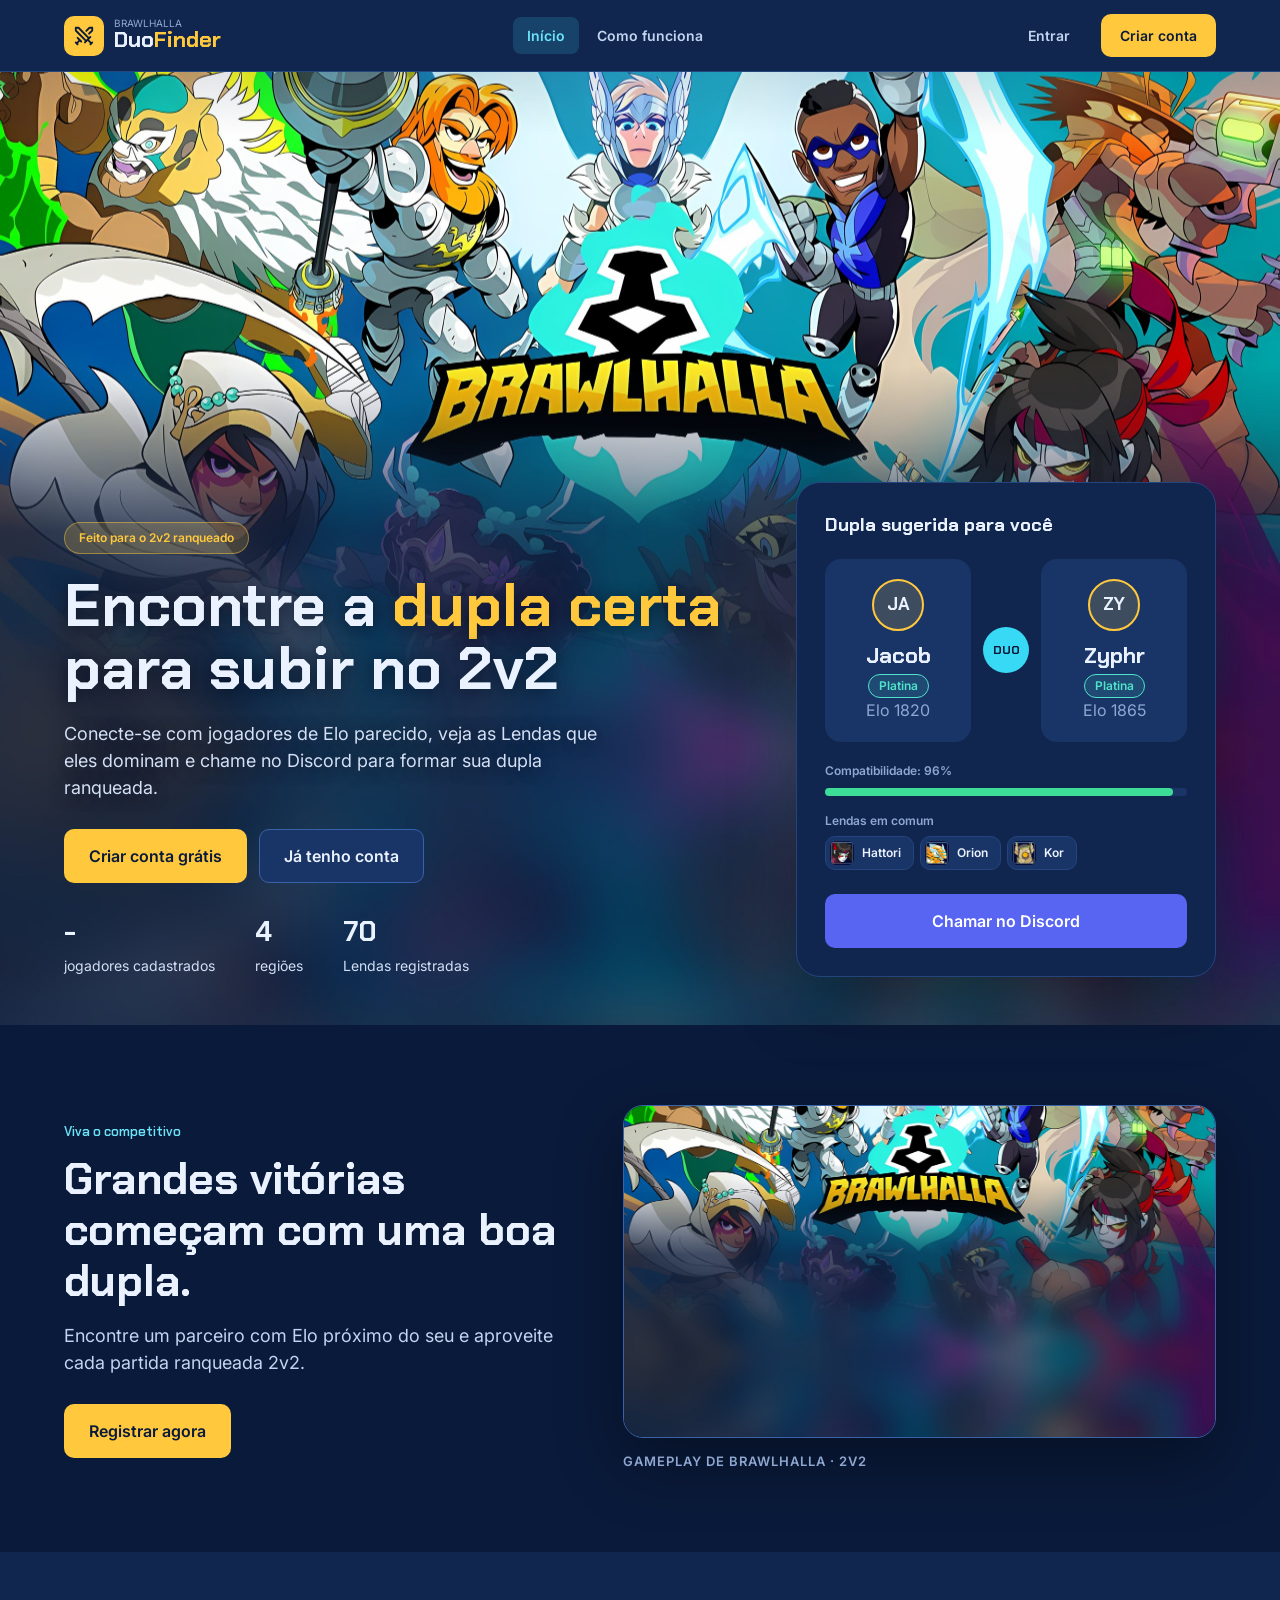
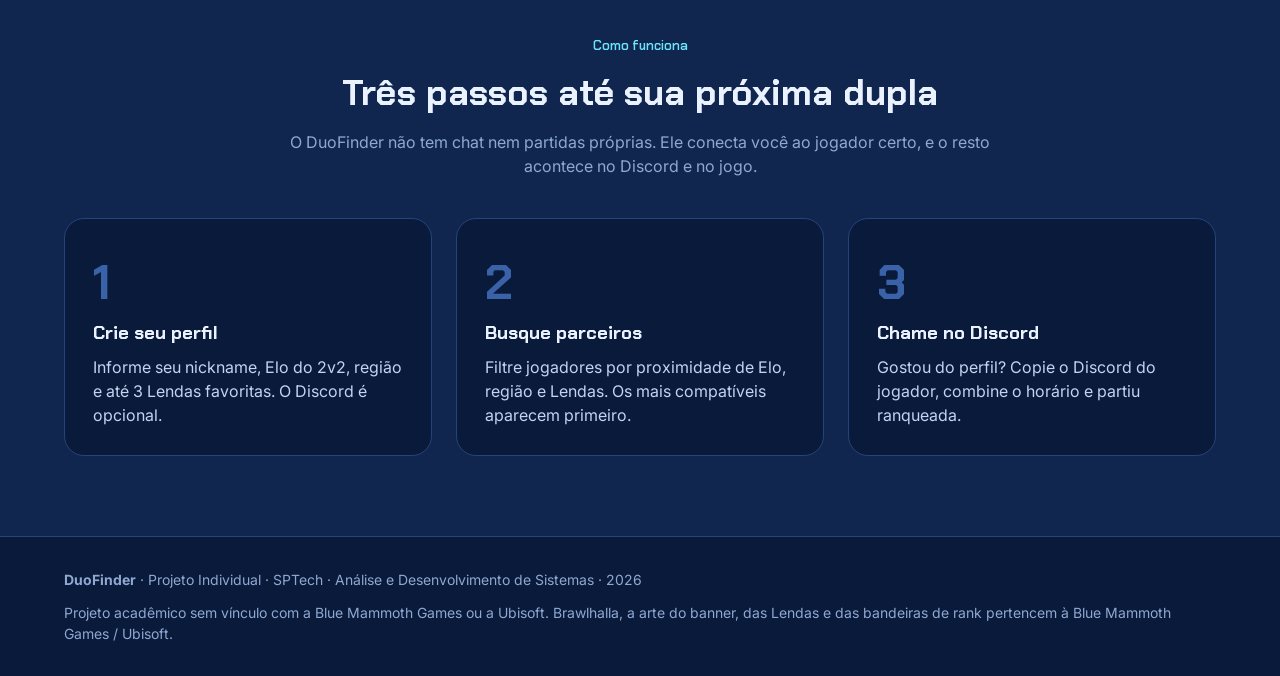
==== DuoFinder/public/index.html @ 956c6218 "feat: Projeto funcionando na API" ====
<!DOCTYPE html>
<html lang="pt-BR">

<head>
    <meta charset="UTF-8">
    <meta name="viewport" content="width=device-width, initial-scale=1.0">
    <title>DuoFinder | Encontre sua dupla no Brawlhalla</title>
    <link rel="icon" href="assets/icon/logo.svg">
    <link rel="preconnect" href="https://fonts.googleapis.com">
    <link rel="stylesheet" href="https://fonts.googleapis.com/css2?family=Chakra+Petch:wght@600;700&family=Inter:wght@400;600;700&display=swap">
    <link rel="stylesheet" href="css/index.css">
</head>

<body>
    <header class="topo">
        <div class="container">
            <a class="logo" href="index.html">
                <span class="logo-icone">
                    <svg class="icone" viewBox="0 0 24 24" stroke="currentColor" stroke-width="2" stroke-linecap="round" stroke-linejoin="round">
                        <polyline points="14.5 17.5 3 6 3 3 6 3 17.5 14.5" /><line x1="13" x2="19" y1="19" y2="13" /><line x1="16" x2="20" y1="16" y2="20" /><line x1="19" x2="21" y1="21" y2="19" />
                        <polyline points="14.5 6.5 18 3 21 3 21 6 17.5 9.5" /><line x1="5" x2="9" y1="14" y2="18" /><line x1="7" x2="4" y1="17" y2="20" /><line x1="3" x2="5" y1="19" y2="21" />
                    </svg>
                </span>
                <span class="logo-texto"><small>BRAWLHALLA</small><b>Duo<em>Finder</em></b></span>
            </a>
            <nav class="menu">
                <a href="index.html" class="ativo">Início</a>
                <a href="#como-funciona">Como funciona</a>
            </nav>
            <div class="acoes-topo" id="acoes_topo">
                <a class="botao botao-simples" href="login.html">Entrar</a>
                <a class="botao botao-principal" href="cadastro.html">Criar conta</a>
            </div>
        </div>
    </header>

    <section class="hero">
        <div class="container">
            <div class="hero-texto">
                <span class="etiqueta">Feito para o 2v2 ranqueado</span>
                <h1>Encontre a <em>dupla certa</em> para subir no 2v2</h1>
                <p>Conecte-se com jogadores de Elo parecido, veja as Lendas que eles dominam e chame no Discord para formar sua dupla ranqueada.</p>
                <div class="botoes-hero" id="botoes_hero">
                    <a class="botao botao-principal botao-grande" href="cadastro.html">Criar conta grátis</a>
                    <a class="botao botao-secundario botao-grande" href="login.html">Já tenho conta</a>
                </div>
                <div class="numeros">
                    <div><b id="b_jogadores">-</b><span>jogadores cadastrados</span></div>
                    <div><b>4</b><span>regiões</span></div>
                    <div><b id="b_lendas">-</b><span>Lendas registradas</span></div>
                </div>
            </div>

            <div class="card-dupla">
                <h3>Dupla sugerida para você</h3>
                <div class="dupla">
                    <div class="dupla-jogador">
                        <div class="avatar">JA</div>
                        <b>Jacob</b>
                        <span class="divisao platina">Platina</span>
                        <p class="texto-apagado">Elo 1820</p>
                    </div>
                    <div class="duo">DUO</div>
                    <div class="dupla-jogador">
                        <div class="avatar">ZY</div>
                        <b>Zyphr</b>
                        <span class="divisao platina">Platina</span>
                        <p class="texto-apagado">Elo 1865</p>
                    </div>
                </div>
                <span class="rotulo">Compatibilidade: 96%</span>
                <div class="barra-compat"><div style="width: 96%;"></div></div>
                <span class="rotulo">Lendas em comum</span>
                <div class="lendas">
                    <span class="lenda"><img class="lenda-foto" src="assets/lendas/hattori.png" alt="Hattori">Hattori</span>
                    <span class="lenda"><img class="lenda-foto" src="assets/lendas/orion.png" alt="Orion">Orion</span>
                    <span class="lenda"><img class="lenda-foto" src="assets/lendas/kor.png" alt="Kor">Kor</span>
                </div>
                <br>
                <div id="div_botao_dupla">
                    <a class="botao botao-discord botao-grande botao-inteiro" href="cadastro.html">Chamar no Discord</a>
                </div>
            </div>
        </div>
    </section>

    <section class="secao secao-video">
        <div class="container">
            <div class="video-texto">
                <span class="sobretitulo">Viva o competitivo</span>
                <h2>Grandes vitórias começam com uma boa dupla.</h2>
                <p>Encontre um parceiro com Elo próximo do seu e aproveite cada partida ranqueada 2v2.</p>
                <div id="div_botao_video">
                    <a class="botao botao-principal botao-grande" href="cadastro.html">Registrar agora</a>
                </div>
            </div>

            <div class="video">
                <!-- autoplay: começa sozinho | muted: sem som (o navegador só deixa começar sozinho se estiver mudo) | loop: repete | sem "controls": não aparece botão nenhum -->
                <div class="video-moldura">
                    <video src="assets/videos/gameplay-2v2.mp4" poster="assets/imgs/banner-brawlhalla-home.jpg" autoplay muted loop playsinline></video>
                </div>
                <p class="legenda-video">Gameplay de Brawlhalla · 2v2</p>
            </div>
        </div>
    </section>

    <section class="secao secao-clara" id="como-funciona">
        <div class="container">
            <div class="titulo-secao">
                <span class="sobretitulo">Como funciona</span>
                <h2>Três passos até sua próxima dupla</h2>
                <p class="texto-apagado">O DuoFinder não tem chat nem partidas próprias. Ele conecta você ao jogador certo, e o resto acontece no Discord e no jogo.</p>
            </div>
            <div class="passos">
                <div class="passo">
                    <span class="numero">1</span>
                    <h3>Crie seu perfil</h3>
                    <p>Informe seu nickname, Elo do 2v2, região e até 3 Lendas favoritas. O Discord é opcional.</p>
                </div>
                <div class="passo">
                    <span class="numero">2</span>
                    <h3>Busque parceiros</h3>
                    <p>Filtre jogadores por proximidade de Elo, região e Lendas. Os mais compatíveis aparecem primeiro.</p>
                </div>
                <div class="passo">
                    <span class="numero">3</span>
                    <h3>Chame no Discord</h3>
                    <p>Gostou do perfil? Copie o Discord do jogador, combine o horário e partiu ranqueada.</p>
                </div>
            </div>
        </div>
    </section>

    <footer class="rodape">
        <div class="container">
            <b>DuoFinder</b> · Projeto Individual · SPTech · Análise e Desenvolvimento de Sistemas · 2026
            <p>Projeto acadêmico sem vínculo com a Blue Mammoth Games ou a Ubisoft. Brawlhalla, a arte do banner, das Lendas e das bandeiras de rank pertencem à Blue Mammoth Games / Ubisoft.</p>
        </div>
    </footer>

    <script src="js/lendas.js"></script>

    <script>
        b_lendas.innerHTML = todasLendas.length;

        // O id 0 não existe no banco, então a lista volta com todos os jogadores
        fetch('/usuarios/listar/0').then(function (resposta) {
            if (resposta.ok) {
                resposta.json().then(function (lista) {
                    b_jogadores.innerHTML = lista.length;
                });
            }
        });

        // Se a pessoa já fez login, troca os botões de "Entrar" e "Criar conta"
        if (localStorage.NICK_USUARIO != undefined) {
            acoes_topo.innerHTML = `
                <span class="usuario-logado">${localStorage.NICK_USUARIO}</span>
                <a class="botao botao-principal" href="buscar.html">Buscar dupla</a>
                <button class="botao botao-simples" onclick="sair()">Sair</button>
            `;

            botoes_hero.innerHTML = `
                <a class="botao botao-principal botao-grande" href="buscar.html">Buscar minha dupla</a>
                <a class="botao botao-secundario botao-grande" href="meu-perfil.html">Meu perfil</a>
            `;

            div_botao_video.innerHTML = `<a class="botao botao-principal botao-grande" href="buscar.html">Encontrar meu duo</a>`;

            // A dupla do card é só um exemplo, então quem está logado vai para a busca
            div_botao_dupla.innerHTML = `<a class="botao botao-discord botao-grande botao-inteiro" href="buscar.html">Encontrar minha dupla</a>`;
        }

        function sair() {
            localStorage.clear();
            window.location = 'index.html';
        }
    </script>
</body>

</html>
---- DuoFinder/public/css/index.css ----
* {
    box-sizing: border-box;
}

body {
    margin: 0;
    background-color: #0A1A3A;
    color: #EAF2FF;
    font-family: 'Inter', Arial, sans-serif;
    font-size: 16px;
    line-height: 1.5;
}

h1, h2, h3 {
    margin: 0;
    font-family: 'Chakra Petch', Arial, sans-serif;
}

p {
    margin: 0;
}

a {
    color: #6BE3F8;
    text-decoration: none;
}

a:hover {
    text-decoration: underline;
}

.container {
    max-width: 1200px;
    margin: 0 auto;
    padding: 0 24px;
}

.texto-apagado {
    color: #8EA8D2;
}

.sobretitulo {
    font-family: 'Chakra Petch', Arial, sans-serif;
    font-size: 13px;
    font-weight: 600;
    color: #6BE3F8;
}

.topo {
    position: sticky;
    top: 0;
    z-index: 10;
    background-color: #11264F;
    border-bottom: 1px solid #24447E;
}

.topo .container {
    display: flex;
    flex-wrap: wrap;
    align-items: center;
    justify-content: space-between;
    gap: 16px;
    padding-top: 14px;
    padding-bottom: 14px;
}

.logo {
    display: flex;
    align-items: center;
    gap: 10px;
    color: #EAF2FF;
}

.logo:hover {
    text-decoration: none;
}

.icone {
    width: 22px;
    height: 22px;
    fill: none;
}

.logo-icone {
    width: 40px;
    height: 40px;
    border-radius: 10px;
    background-color: #FFC83D;
    color: #0A1A3A;
    display: flex;
    align-items: center;
    justify-content: center;
    transition: transform 0.2s;
}

.logo:hover .logo-icone {
    transform: rotate(-8deg);
}

.logo-texto small {
    display: block;
    font-size: 10px;
    color: #8EA8D2;
    line-height: 1;
}

.logo-texto b {
    font-family: 'Chakra Petch', Arial, sans-serif;
    font-size: 22px;
    line-height: 1.1;
}

.logo-texto em {
    font-style: normal;
    color: #FFC83D;
}

.menu {
    display: flex;
    flex-wrap: wrap;
    gap: 4px;
}

.menu a {
    padding: 8px 14px;
    border-radius: 8px;
    color: #C2D4F0;
    font-size: 14px;
    font-weight: 600;
    transition: background-color 0.2s, color 0.2s;
}

.menu a:hover {
    background-color: #193466;
    color: #EAF2FF;
    text-decoration: none;
}

.menu a.ativo {
    background-color: rgba(56, 217, 245, 0.16);
    color: #6BE3F8;
}

.acoes-topo {
    display: flex;
    align-items: center;
    gap: 12px;
}

.usuario-logado {
    font-size: 14px;
    font-weight: 600;
    color: #C2D4F0;
}

.botao {
    display: inline-block;
    padding: 10px 18px;
    border: 1px solid transparent;
    border-radius: 10px;
    font-family: 'Inter', Arial, sans-serif;
    font-size: 14px;
    font-weight: 600;
    text-align: center;
    cursor: pointer;
    transition: all 0.2s;
}

.botao:hover {
    transform: translateY(-2px);
    text-decoration: none;
}

.botao:active {
    transform: scale(0.97);
}

.botao-principal {
    background-color: #FFC83D;
    color: #0A1A3A;
}

.botao-principal:hover {
    background-color: #FFD466;
    box-shadow: 0 8px 20px rgba(255, 200, 61, 0.3);
}

.botao-secundario {
    background-color: #193466;
    color: #EAF2FF;
    border-color: #3A62A8;
}

.botao-secundario:hover {
    border-color: #38D9F5;
    background-color: #21407A;
}

.botao-simples {
    background-color: transparent;
    color: #C2D4F0;
}

.botao-simples:hover {
    background-color: #193466;
    color: #EAF2FF;
}

.botao-discord {
    background-color: #5865F2;
    color: #FFFFFF;
}

.botao-discord:hover {
    background-color: #6D78F5;
    box-shadow: 0 8px 20px rgba(88, 101, 242, 0.35);
}

.botao-grande {
    padding: 14px 24px;
    font-size: 16px;
}

.botao-inteiro {
    width: 100%;
}

.botao:disabled {
    opacity: 0.5;
    cursor: not-allowed;
    transform: none;
    box-shadow: none;
}

.avatar {
    width: 52px;
    height: 52px;
    border: 2px solid #FFC83D;
    border-radius: 50%;
    background-color: rgba(255, 200, 61, 0.16);
    font-family: 'Chakra Petch', Arial, sans-serif;
    font-weight: 700;
    font-size: 18px;
    display: flex;
    align-items: center;
    justify-content: center;
    flex-shrink: 0;
}

.divisao {
    display: inline-block;
    padding: 2px 10px;
    border: 1px solid;
    border-radius: 20px;
    color: #4FE3C9;
    background-color: rgba(79, 227, 201, 0.12);
    font-size: 12px;
    font-weight: 600;
}

.lenda {
    display: inline-flex;
    align-items: center;
    gap: 8px;
    padding: 4px 12px 4px 4px;
    border: 1px solid #24447E;
    border-radius: 10px;
    background-color: #193466;
    font-size: 12px;
    font-weight: 600;
}

.lenda-foto {
    width: 24px;
    height: 24px;
    border-radius: 6px;
    object-fit: cover;
    background-color: #0D2047;
}

.rotulo {
    display: block;
    font-size: 12px;
    font-weight: 600;
    color: #8EA8D2;
}

.lendas {
    display: flex;
    flex-wrap: wrap;
    gap: 6px;
    margin-top: 6px;
}

.hero {
    background-color: #1E314F;
    background-image: url('../assets/imgs/banner-brawlhalla-home.jpg');
    background-repeat: no-repeat;
    background-position: center -3vw;
    background-size: 100% auto;
    padding-top: 32%;
    padding-bottom: 48px;
}

.hero .container {
    display: flex;
    align-items: flex-end;
    gap: 48px;
}

.hero-texto {
    flex: 1;
}

.hero-texto h1 {
    font-size: 60px;
    line-height: 1.05;
    margin: 20px 0;
    text-shadow: 0 2px 16px rgba(4, 10, 26, 0.6);
}

.hero-texto h1 em {
    font-style: normal;
    color: #FFC83D;
}

.hero-texto p {
    max-width: 540px;
    font-size: 18px;
    color: #D3E0F5;
    text-shadow: 0 2px 16px rgba(4, 10, 26, 0.6);
}

.etiqueta {
    display: inline-block;
    padding: 6px 14px;
    border: 1px solid rgba(255, 200, 61, 0.45);
    border-radius: 20px;
    background-color: rgba(255, 200, 61, 0.18);
    color: #FFC83D;
    font-size: 12px;
    font-weight: 600;
}

.botoes-hero {
    display: flex;
    flex-wrap: wrap;
    gap: 12px;
    margin: 28px 0;
}

.numeros {
    display: flex;
    gap: 40px;
}

.numeros b {
    display: block;
    font-family: 'Chakra Petch', Arial, sans-serif;
    font-size: 28px;
}

.numeros span {
    font-size: 14px;
    color: #D3E0F5;
}

.card-dupla {
    width: 420px;
    padding: 28px;
    border: 1px solid #24447E;
    border-radius: 24px;
    background-color: #11264F;
    box-shadow: 0 24px 64px rgba(0, 0, 0, 0.35);
    transition: transform 0.2s;
}

.card-dupla:hover {
    transform: translateY(-4px);
}

.dupla {
    display: flex;
    align-items: center;
    gap: 12px;
    margin: 20px 0;
}

.dupla-jogador {
    flex: 1;
    padding: 20px 12px;
    border-radius: 16px;
    background-color: #193466;
    text-align: center;
}

.dupla-jogador .avatar {
    margin: 0 auto 8px;
}

.dupla-jogador b {
    display: block;
    font-family: 'Chakra Petch', Arial, sans-serif;
    font-size: 22px;
}

.duo {
    width: 46px;
    height: 46px;
    border-radius: 50%;
    background-color: #38D9F5;
    color: #0A1A3A;
    font-family: 'Chakra Petch', Arial, sans-serif;
    font-size: 12px;
    font-weight: 700;
    display: flex;
    align-items: center;
    justify-content: center;
}

.barra-compat {
    height: 8px;
    margin: 8px 0 16px;
    border-radius: 4px;
    background-color: #193466;
}

.barra-compat div {
    height: 8px;
    border-radius: 4px;
    background-color: #3DDC97;
}

.secao {
    padding: 80px 0;
}

.secao-clara {
    background-color: #11264F;
}

.titulo-secao {
    max-width: 700px;
    margin: 0 auto 40px;
    text-align: center;
}

.titulo-secao h2 {
    font-size: 36px;
    margin: 10px 0;
}

.passos {
    display: flex;
    gap: 24px;
}

.passo {
    flex: 1;
    padding: 28px;
    border: 1px solid #24447E;
    border-radius: 20px;
    background-color: #0A1A3A;
    transition: transform 0.2s, border-color 0.2s;
}

.passo:hover {
    transform: translateY(-6px);
    border-color: #38D9F5;
}

.passo .numero {
    font-family: 'Chakra Petch', Arial, sans-serif;
    font-size: 48px;
    font-weight: 700;
    color: #3A62A8;
}

.passo h3 {
    margin-bottom: 8px;
}

.passo p {
    color: #C2D4F0;
}

.secao-video .container {
    display: flex;
    align-items: center;
    gap: 64px;
}

.video-texto {
    flex: 1;
}

.video-texto h2 {
    font-size: 44px;
    line-height: 1.15;
    margin: 12px 0 16px;
}

.video-texto p {
    margin-bottom: 28px;
    font-size: 18px;
    color: #C2D4F0;
}

.video {
    flex: 1.2;
}

.video-moldura {
    aspect-ratio: 16 / 9;
    overflow: hidden;
    border: 1px solid #3A62A8;
    border-radius: 20px;
    background-color: #071330;
    box-shadow: 0 24px 64px rgba(0, 0, 0, 0.35);
}

.video-moldura video {
    display: block;
    width: 100%;
    height: 100%;
    object-fit: cover;
    pointer-events: none;
}

.legenda-video {
    margin-top: 14px;
    font-size: 13px;
    font-weight: 600;
    letter-spacing: 1px;
    text-transform: uppercase;
    color: #8EA8D2;
}

.rodape {
    padding: 32px 0;
    border-top: 1px solid #24447E;
    font-size: 14px;
    color: #8EA8D2;
}

.rodape p {
    margin-top: 12px;
}

@media (max-width: 900px) {
    .hero .container,
    .secao-video .container,
    .passos {
        flex-direction: column;
        align-items: stretch;
    }

    .card-dupla {
        width: 100%;
        position: static;
    }

    .hero-texto h1 {
        font-size: 40px;
    }

    .video-texto h2 {
        font-size: 32px;
    }
}

@media (max-width: 600px) {
    .numeros {
        gap: 24px;
        flex-wrap: wrap;
    }

    .dupla {
        flex-direction: column;
    }

    .dupla-jogador {
        width: 100%;
    }
}
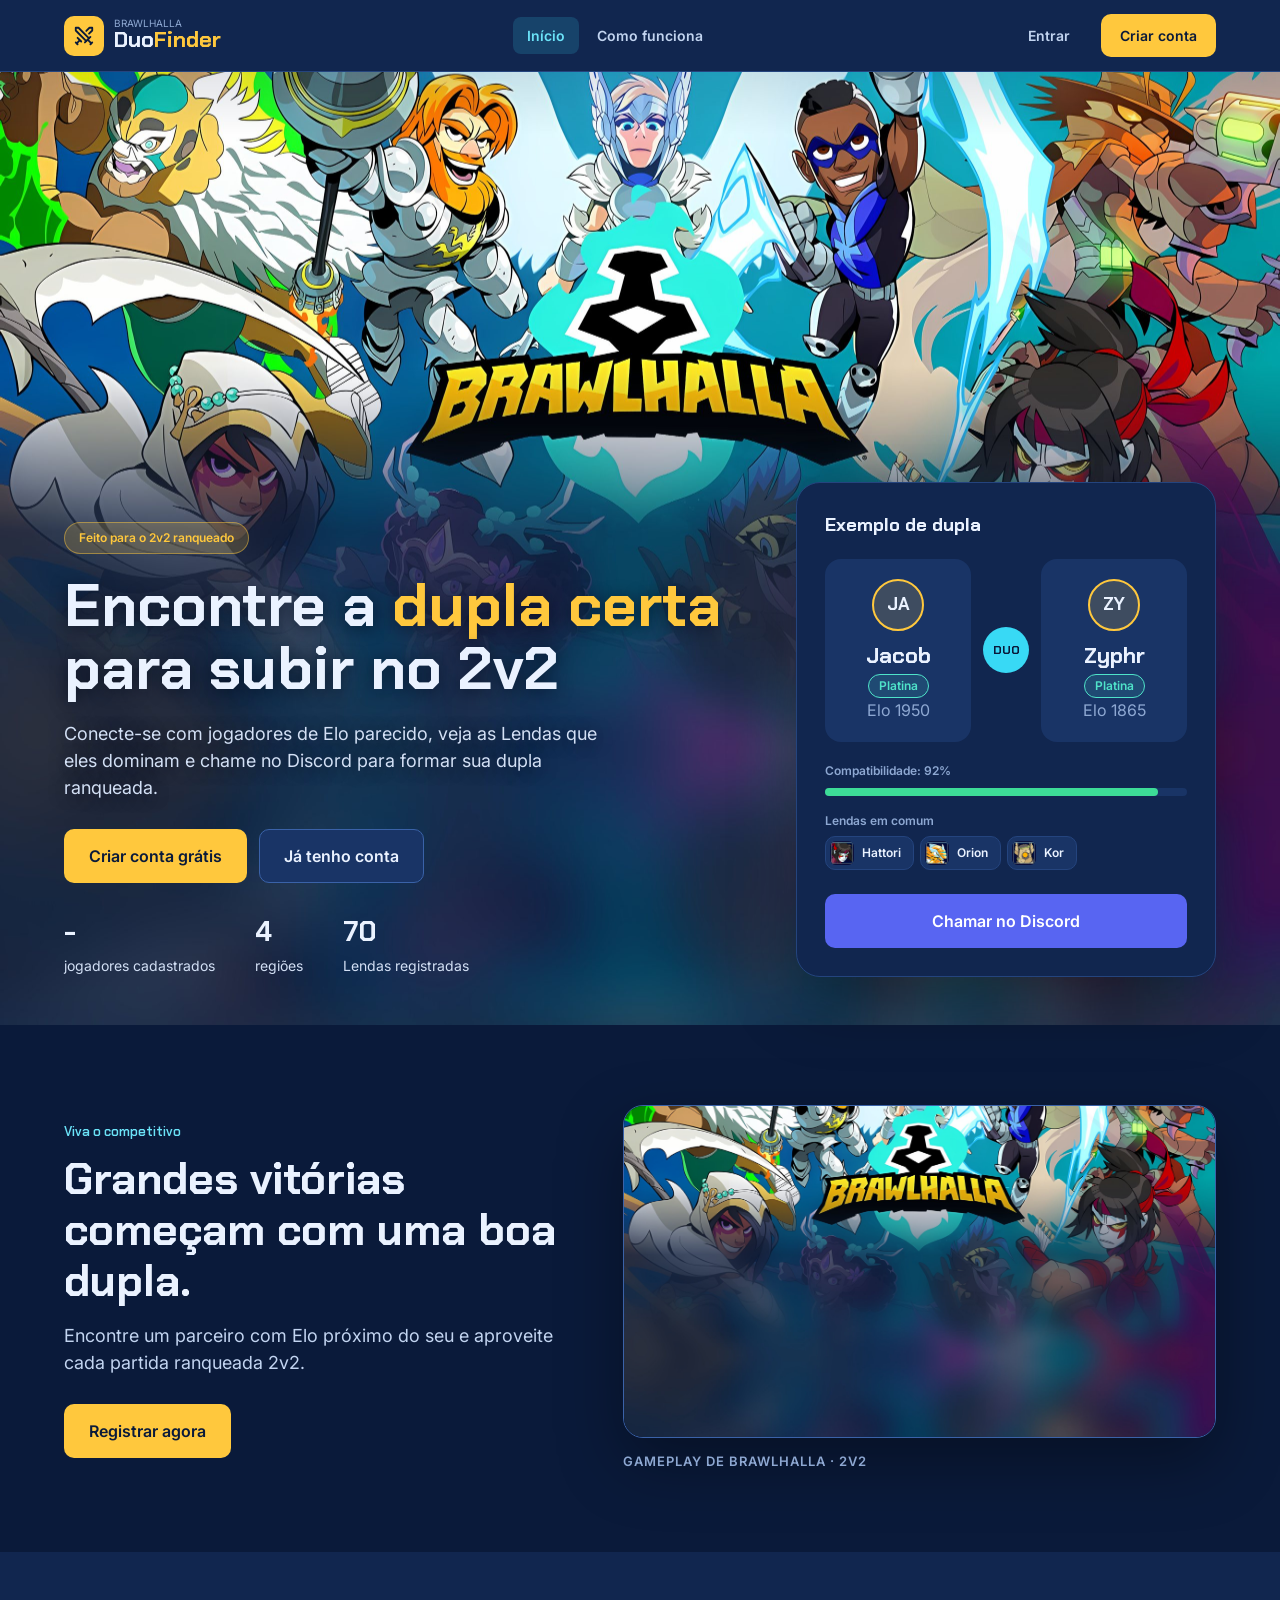
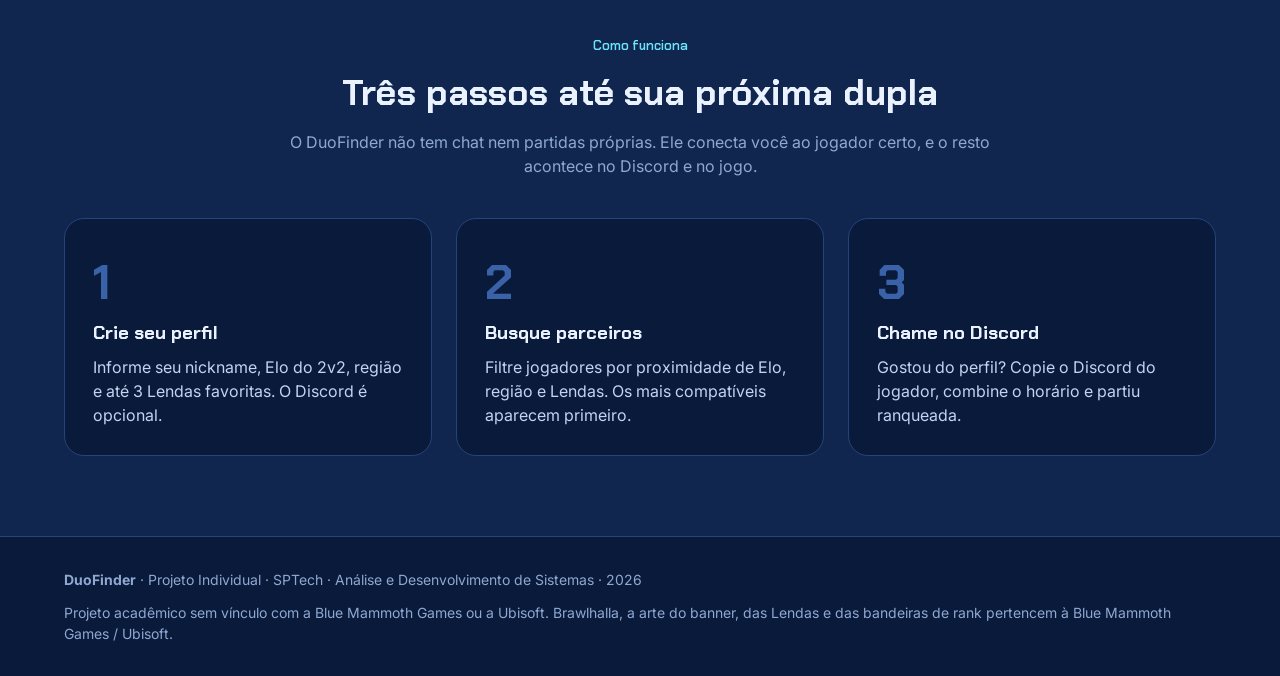
==== commit 7a20e4da: "fix: corrige dados do card de exemplo e deixa claro que é um exemplo" ====
--- a/DuoFinder/public/index.html
+++ b/DuoFinder/public/index.html
@@ -52,13 +52,13 @@
             </div>
 
             <div class="card-dupla">
-                <h3>Dupla sugerida para você</h3>
+                <h3>Exemplo de dupla</h3>
                 <div class="dupla">
                     <div class="dupla-jogador">
                         <div class="avatar">JA</div>
                         <b>Jacob</b>
                         <span class="divisao platina">Platina</span>
-                        <p class="texto-apagado">Elo 1820</p>
+                        <p class="texto-apagado">Elo 1950</p>
                     </div>
                     <div class="duo">DUO</div>
                     <div class="dupla-jogador">
@@ -68,8 +68,8 @@
                         <p class="texto-apagado">Elo 1865</p>
                     </div>
                 </div>
-                <span class="rotulo">Compatibilidade: 96%</span>
-                <div class="barra-compat"><div style="width: 96%;"></div></div>
+                <span class="rotulo">Compatibilidade: 92%</span>
+                <div class="barra-compat"><div style="width: 92%;"></div></div>
                 <span class="rotulo">Lendas em comum</span>
                 <div class="lendas">
                     <span class="lenda"><img class="lenda-foto" src="assets/lendas/hattori.png" alt="Hattori">Hattori</span>
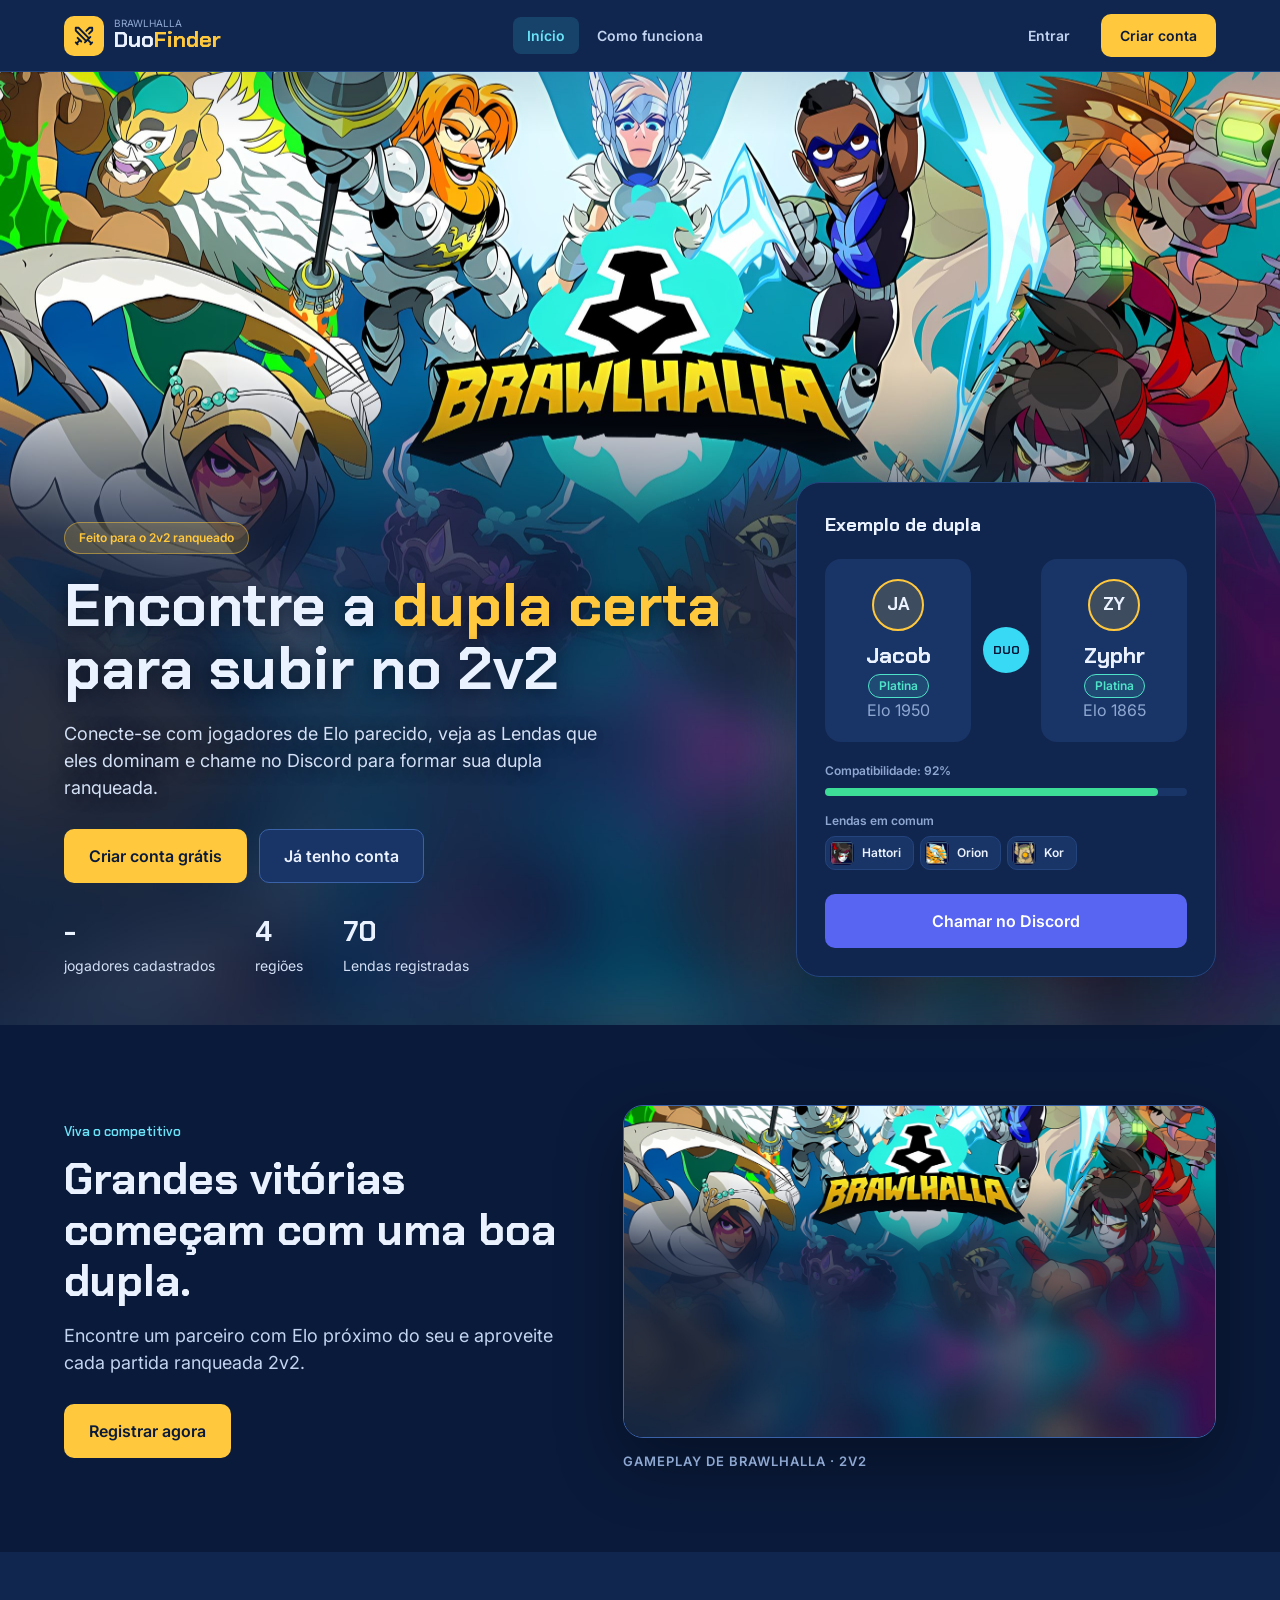
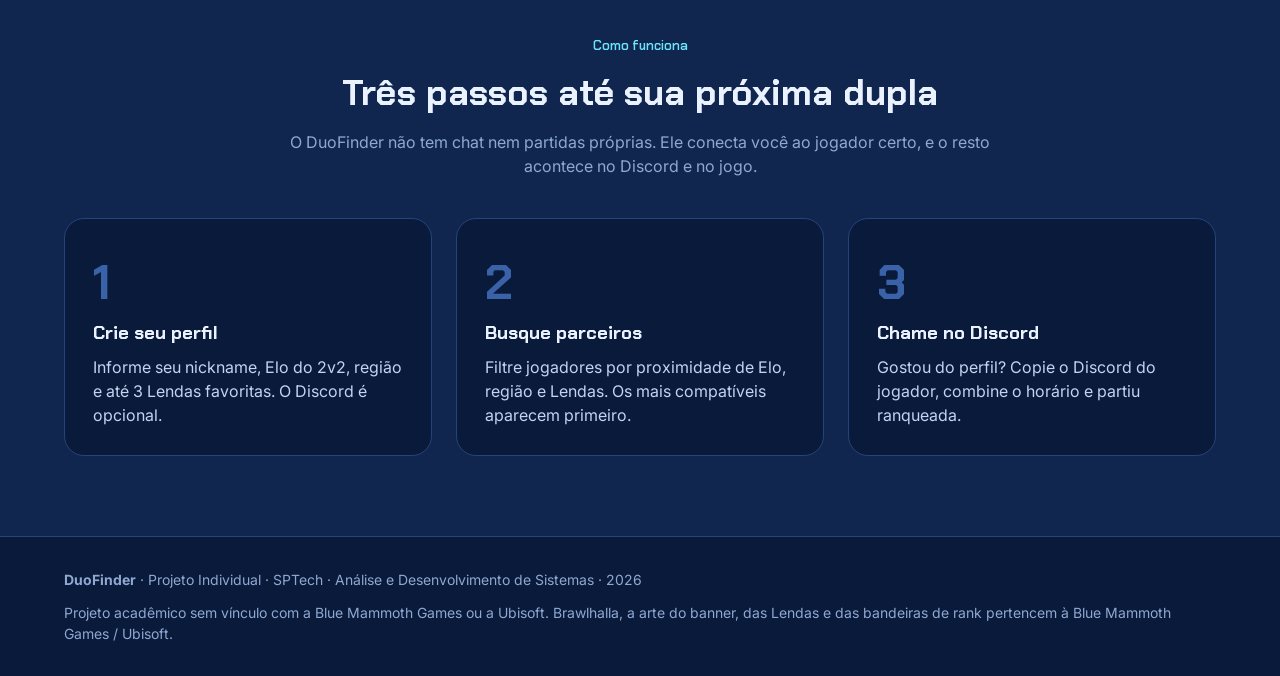
==== commit d0499b0a: "style: animações de hover nos botões escuros, menu e cards" ====
--- a/DuoFinder/public/index.html
+++ b/DuoFinder/public/index.html
@@ -9,6 +9,7 @@
     <link rel="preconnect" href="https://fonts.googleapis.com">
     <link rel="stylesheet" href="https://fonts.googleapis.com/css2?family=Chakra+Petch:wght@600;700&family=Inter:wght@400;600;700&display=swap">
     <link rel="stylesheet" href="css/index.css">
+    <link rel="stylesheet" href="css/animacoes.css">
 </head>
 
 <body>
@@ -113,17 +114,17 @@
                 <p class="texto-apagado">O DuoFinder não tem chat nem partidas próprias. Ele conecta você ao jogador certo, e o resto acontece no Discord e no jogo.</p>
             </div>
             <div class="passos">
-                <div class="passo">
+                <div class="passo borda-animada">
                     <span class="numero">1</span>
                     <h3>Crie seu perfil</h3>
                     <p>Informe seu nickname, Elo do 2v2, região e até 3 Lendas favoritas. O Discord é opcional.</p>
                 </div>
-                <div class="passo">
+                <div class="passo borda-animada">
                     <span class="numero">2</span>
                     <h3>Busque parceiros</h3>
                     <p>Filtre jogadores por proximidade de Elo, região e Lendas. Os mais compatíveis aparecem primeiro.</p>
                 </div>
-                <div class="passo">
+                <div class="passo borda-animada">
                     <span class="numero">3</span>
                     <h3>Chame no Discord</h3>
                     <p>Gostou do perfil? Copie o Discord do jogador, combine o horário e partiu ranqueada.</p>
--- a/DuoFinder/public/css/animacoes.css
+++ b/DuoFinder/public/css/animacoes.css
@@ -0,0 +1,100 @@
+/* Animações usadas em várias páginas.
+   Cada página carrega este arquivo com <link>, depois do CSS da própria página,
+   para estas regras valerem por cima das da página. */
+
+
+/* ===== 1. Preenchimento da esquerda para a direita =====
+   Vale para tudo que é botão de fundo escuro:
+   - .botao-secundario e .botao-simples (Sair, Ver perfil, Limpar filtros, Mostrar...)
+   - .menu a (links do menu do topo: Buscar dupla, Dashboard, Meu perfil...)
+   Ao passar o mouse, a cor ciano entra pela esquerda e preenche até a direita.
+   Ao tirar o mouse, ela volta para a esquerda. */
+
+.botao-secundario,
+.botao-simples,
+.menu a {
+    /* Uma "imagem" de fundo de uma cor só (ciano), sem repetir */
+    background-image: linear-gradient(#38D9F5, #38D9F5);
+    background-repeat: no-repeat;
+
+    /* Começa com largura 0% (invisível) e altura 100% */
+    background-size: 0% 100%;
+
+    /* O que anima: a largura do fundo, a cor do texto, a borda e a subida do botão */
+    transition: background-size 0.35s, color 0.35s, border-color 0.35s, transform 0.2s;
+}
+
+/* Mouse em cima: o fundo ciano vai de 0% até 100% da largura.
+   :not(:disabled) = só se o botão NÃO estiver desativado (ex.: "Sem Discord") */
+.botao-secundario:hover:not(:disabled),
+.botao-simples:hover:not(:disabled),
+.menu a:hover {
+    background-size: 100% 100%;
+    color: #0A1A3A;          /* texto escuro para dar para ler em cima do ciano */
+    border-color: #38D9F5;
+}
+
+
+/* ===== 2. Borda que se desenha =====
+   Para usar, o elemento recebe a classe "borda-animada" (ex.: cards do "Como funciona").
+   Ao passar o mouse, uma linha ciano percorre o topo e desce pela direita,
+   e outra percorre a base e sobe pela esquerda, até fechar o contorno. */
+
+.borda-animada {
+    position: relative; /* as linhas (::before e ::after) se posicionam em relação ao elemento */
+}
+
+/* As duas linhas: começam com tamanho 0, ou seja, invisíveis */
+.borda-animada::before,
+.borda-animada::after {
+    content: '';
+    position: absolute;
+    /* O "* { box-sizing: border-box }" do CSS da página não vale para ::before e ::after.
+       Sem esta linha, a borda de 1px soma no tamanho e as linhas não se encontram nos cantos. */
+    box-sizing: border-box;
+    width: 0;
+    height: 0;
+    border: 1px solid transparent;
+    border-radius: inherit; /* usa o mesmo arredondamento do elemento */
+    /* Ao tirar o mouse: a cor some aos poucos e só depois o tamanho volta a 0 */
+    transition: border-color 0.3s, width 0s 0.3s, height 0s 0.3s;
+}
+
+/* Linha 1: nasce no canto de cima, à esquerda
+   (-1px para ficar em cima da borda que o elemento já tem) */
+.borda-animada::before {
+    top: -1px;
+    left: -1px;
+}
+
+/* Linha 2: nasce no canto de baixo, à direita */
+.borda-animada::after {
+    bottom: -1px;
+    right: -1px;
+}
+
+/* Mouse em cima: as linhas crescem até cobrir o elemento inteiro.
+   100% + 2px = o tamanho do elemento mais a borda de 1px de cada lado */
+.borda-animada:hover::before {
+    width: calc(100% + 2px);
+    height: calc(100% + 2px);
+    border-top-color: #38D9F5;
+    border-right-color: #38D9F5;
+    /* primeiro a largura (anda pelo topo), depois a altura (desce pela direita) */
+    transition: width 0.3s, height 0.3s 0.3s;
+}
+
+.borda-animada:hover::after {
+    width: calc(100% + 2px);
+    height: calc(100% + 2px);
+    border-bottom-color: #38D9F5;
+    border-left-color: #38D9F5;
+    /* primeiro a largura (anda pela base), depois a altura (sobe pela esquerda) */
+    transition: width 0.3s, height 0.3s 0.3s;
+}
+
+/* Os cards do "Como funciona" já deixavam a borda inteira ciano no hover.
+   Aqui ela continua azul, para o ciano vir só da linha que se desenha. */
+.passo.borda-animada:hover {
+    border-color: #24447E;
+}
